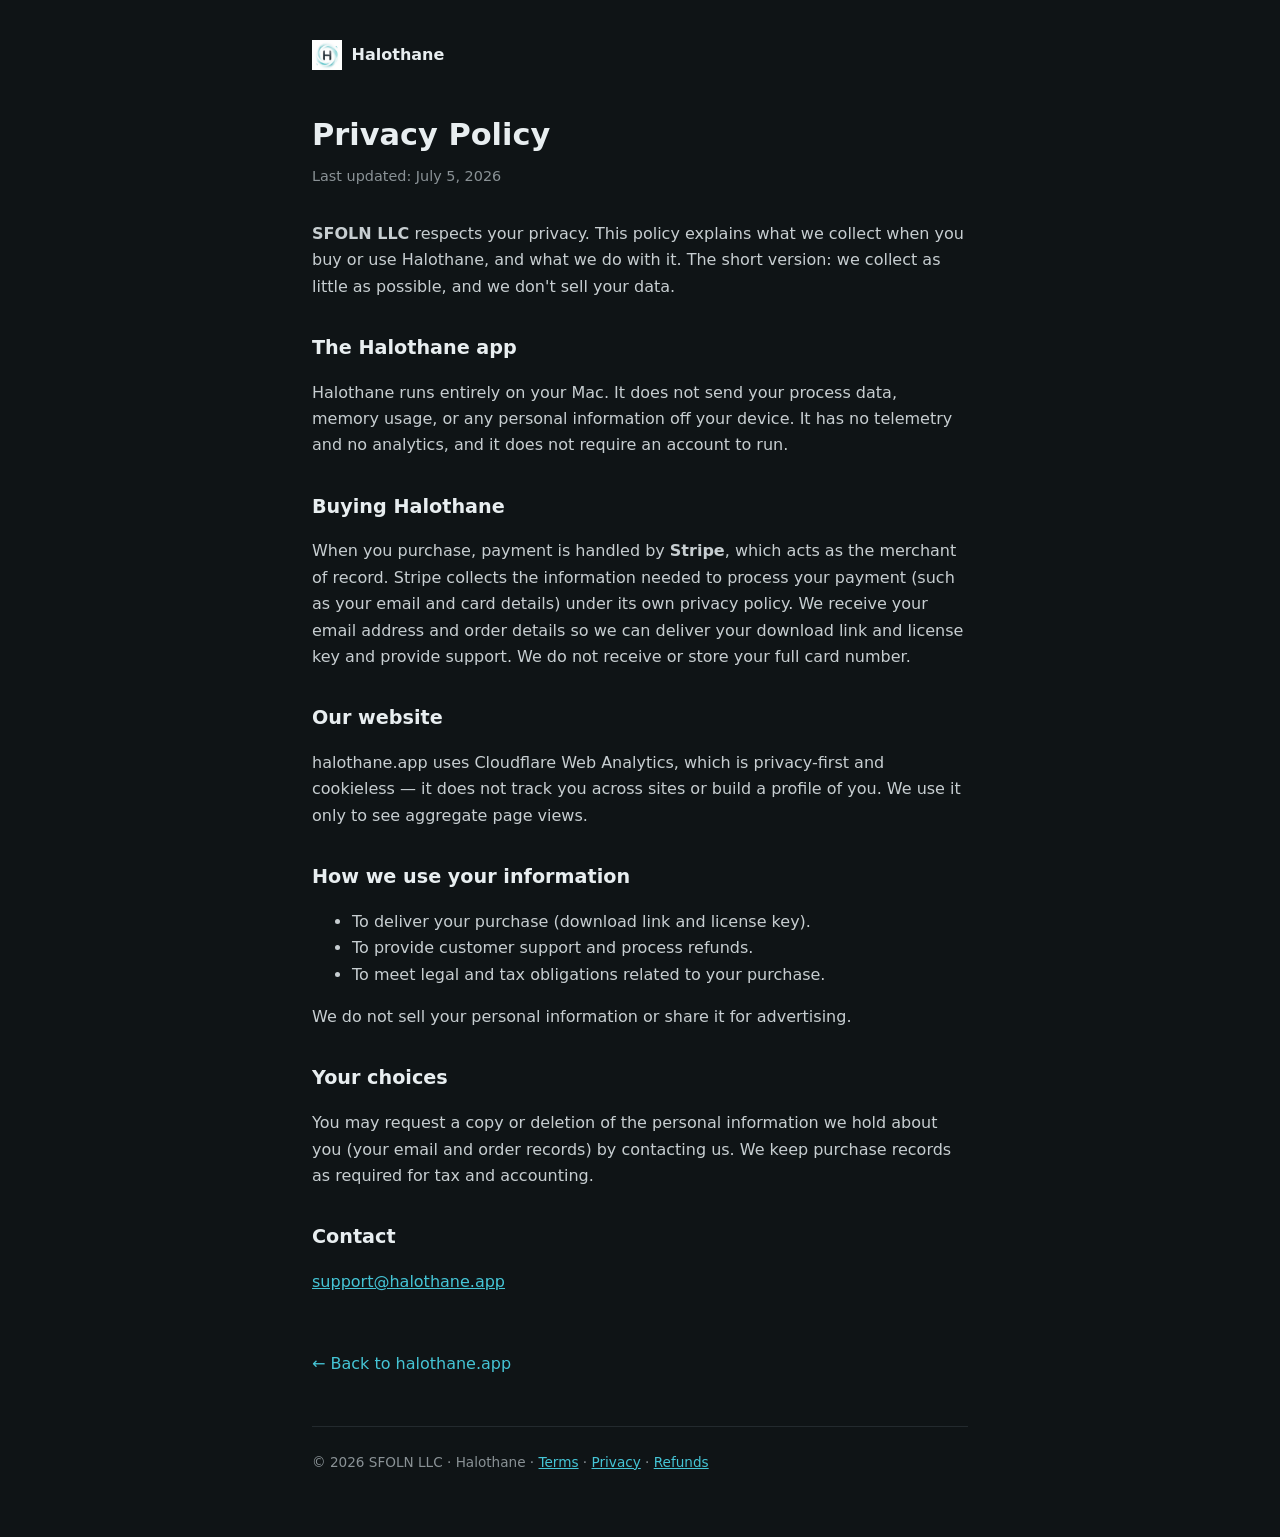
==== site/privacy.html @ a839e22a "Halothane 0.1 — initial public release Source-available under the PolyForm Noncommercial License 1.0" ====
<!doctype html>
<html lang="en">
<head>
  <meta charset="utf-8" />
  <meta name="viewport" content="width=device-width, initial-scale=1" />
  <title>Privacy Policy — Halothane</title>
  <meta name="robots" content="index,follow" />
  <link rel="icon" href="assets/favicon-32.png" />
  <style>
    :root { color-scheme: dark; }
    * { box-sizing: border-box; }
    body { margin: 0; font-family: -apple-system, Inter, system-ui, sans-serif;
           background: #0f1416; color: #e8eef0; line-height: 1.65; }
    .wrap { max-width: 44rem; margin: 0 auto; padding: 2.5rem 1.5rem 4rem; }
    header { display: flex; align-items: center; gap: .6rem; margin-bottom: 2.5rem; }
    header img { width: 30px; height: 30px; }
    header a { color: #e8eef0; text-decoration: none; font-weight: 700; }
    h1 { font-size: 1.9rem; margin: 0 0 .3rem; }
    .updated { color: #8A9296; font-size: .9rem; margin: 0 0 2rem; }
    h2 { font-size: 1.2rem; margin: 2rem 0 .5rem; }
    p, li { color: #c7ced1; }
    a { color: #45C5D6; }
    .back { display: inline-block; margin-top: 2.5rem; color: #45C5D6; text-decoration: none; }
    footer { margin-top: 3rem; padding-top: 1.5rem; border-top: 1px solid #232a2e;
             color: #8A9296; font-size: .85rem; }
  </style>
</head>
<body>
  <div class="wrap">
    <header>
      <img src="assets/mark.png" alt="" />
      <a href="/">Halothane</a>
    </header>

    <h1>Privacy Policy</h1>
    <p class="updated">Last updated: July 5, 2026</p>

    <p><strong>SFOLN LLC</strong> respects your privacy. This policy explains what we collect
       when you buy or use Halothane, and what we do with it. The short version: we collect as
       little as possible, and we don't sell your data.</p>

    <h2>The Halothane app</h2>
    <p>Halothane runs entirely on your Mac. It does not send your process data, memory usage,
       or any personal information off your device. It has no telemetry and no analytics, and
       it does not require an account to run.</p>

    <h2>Buying Halothane</h2>
    <p>When you purchase, payment is handled by <strong>Stripe</strong>, which acts as the
       merchant of record. Stripe collects the information needed to process your payment
       (such as your email and card details) under its own privacy policy. We receive your
       email address and order details so we can deliver your download link and license key
       and provide support. We do not receive or store your full card number.</p>

    <h2>Our website</h2>
    <p>halothane.app uses Cloudflare Web Analytics, which is privacy-first and cookieless — it
       does not track you across sites or build a profile of you. We use it only to see
       aggregate page views.</p>

    <h2>How we use your information</h2>
    <ul>
      <li>To deliver your purchase (download link and license key).</li>
      <li>To provide customer support and process refunds.</li>
      <li>To meet legal and tax obligations related to your purchase.</li>
    </ul>
    <p>We do not sell your personal information or share it for advertising.</p>

    <h2>Your choices</h2>
    <p>You may request a copy or deletion of the personal information we hold about you (your
       email and order records) by contacting us. We keep purchase records as required for
       tax and accounting.</p>

    <h2>Contact</h2>
    <p><a href="mailto:support@halothane.app">support@halothane.app</a></p>

    <a class="back" href="/">← Back to halothane.app</a>

    <footer>© 2026 SFOLN LLC · Halothane · <a href="/terms.html">Terms</a> ·
      <a href="/privacy.html">Privacy</a> · <a href="/refund.html">Refunds</a></footer>
  </div>
</body>
</html>
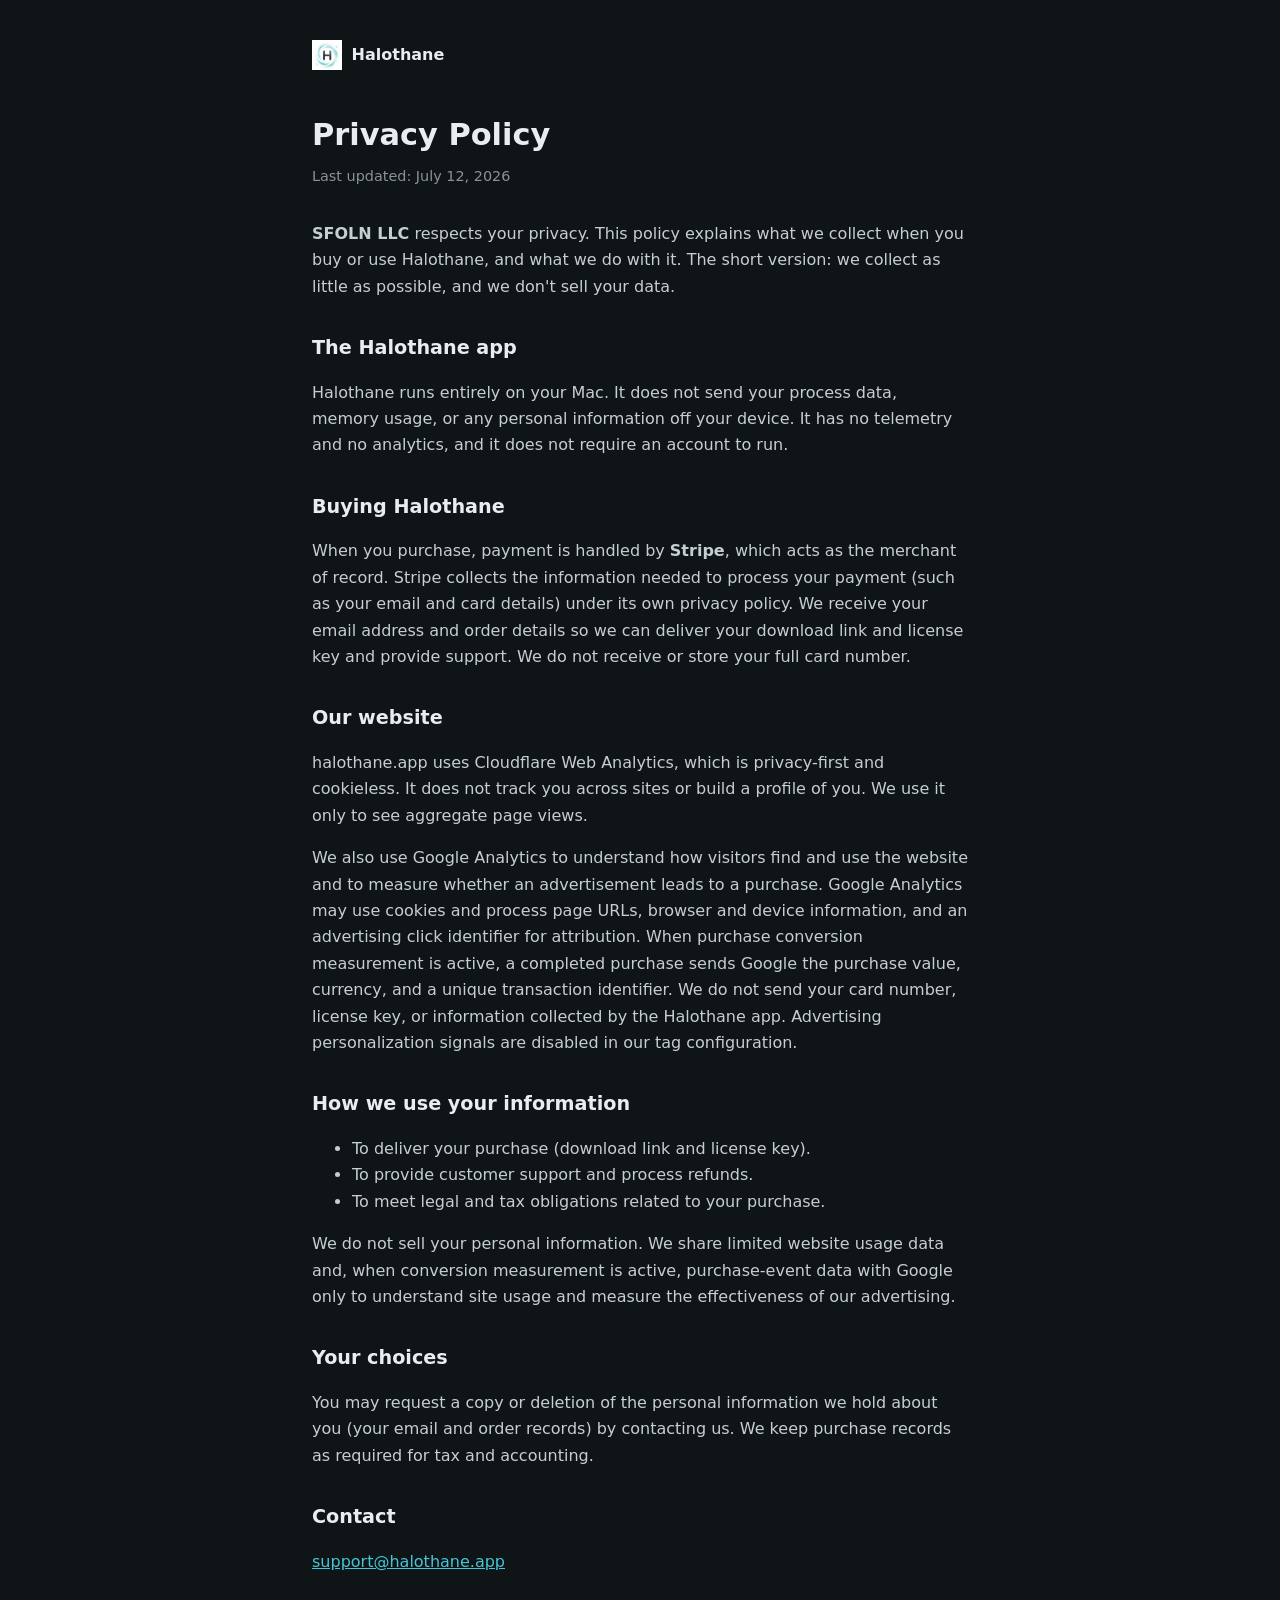
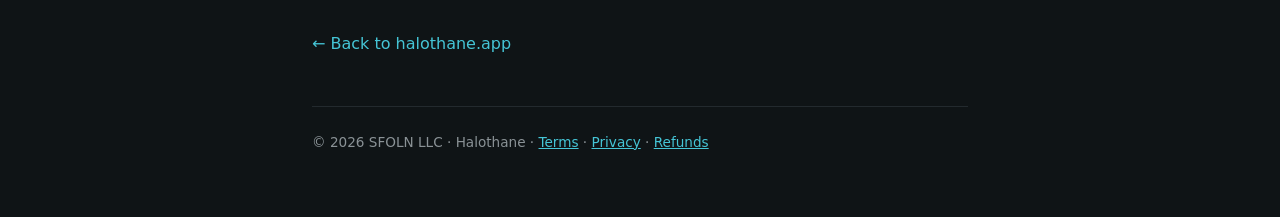
==== commit d8aaa66e: "Complete uninstaller and installation transparency - Full uninstall script covering the app, privile" ====
--- a/site/privacy.html
+++ b/site/privacy.html
@@ -1,10 +1,20 @@
 <!doctype html>
 <html lang="en">
 <head>
+  <!-- Google Ads conversion measurement. Advertising personalization is disabled. -->
+  <script async src="https://www.googletagmanager.com/gtag/js?id=G-LHM84E3T1E"></script>
+  <script>
+    window.dataLayer = window.dataLayer || [];
+    function gtag(){dataLayer.push(arguments);}
+    gtag('js', new Date());
+    gtag('set', 'allow_ad_personalization_signals', false);
+    gtag('config', 'G-LHM84E3T1E');
+  </script>
   <meta charset="utf-8" />
   <meta name="viewport" content="width=device-width, initial-scale=1" />
-  <title>Privacy Policy — Halothane</title>
+  <title>Privacy Policy | Halothane</title>
   <meta name="robots" content="index,follow" />
+  <link rel="canonical" href="https://halothane.app/privacy.html" />
   <link rel="icon" href="assets/favicon-32.png" />
   <style>
     :root { color-scheme: dark; }
@@ -33,7 +43,7 @@
     </header>
 
     <h1>Privacy Policy</h1>
-    <p class="updated">Last updated: July 5, 2026</p>
+    <p class="updated">Last updated: July 12, 2026</p>
 
     <p><strong>SFOLN LLC</strong> respects your privacy. This policy explains what we collect
        when you buy or use Halothane, and what we do with it. The short version: we collect as
@@ -52,9 +62,16 @@
        and provide support. We do not receive or store your full card number.</p>
 
     <h2>Our website</h2>
-    <p>halothane.app uses Cloudflare Web Analytics, which is privacy-first and cookieless — it
+    <p>halothane.app uses Cloudflare Web Analytics, which is privacy-first and cookieless. It
        does not track you across sites or build a profile of you. We use it only to see
        aggregate page views.</p>
+    <p>We also use Google Analytics to understand how visitors find and use the website and to
+       measure whether an advertisement leads to a purchase. Google Analytics may use cookies
+       and process page URLs, browser and device information, and an advertising click identifier
+       for attribution. When purchase conversion measurement is active, a completed purchase
+       sends Google the purchase value, currency, and a unique transaction identifier. We do not
+       send your card number, license key, or information collected by the Halothane app.
+       Advertising personalization signals are disabled in our tag configuration.</p>
 
     <h2>How we use your information</h2>
     <ul>
@@ -62,7 +79,9 @@
       <li>To provide customer support and process refunds.</li>
       <li>To meet legal and tax obligations related to your purchase.</li>
     </ul>
-    <p>We do not sell your personal information or share it for advertising.</p>
+    <p>We do not sell your personal information. We share limited website usage data and, when
+       conversion measurement is active, purchase-event data with Google only to understand site
+       usage and measure the effectiveness of our advertising.</p>
 
     <h2>Your choices</h2>
     <p>You may request a copy or deletion of the personal information we hold about you (your
@@ -70,7 +89,7 @@
        tax and accounting.</p>
 
     <h2>Contact</h2>
-    <p><a href="mailto:support@halothane.app">support@halothane.app</a></p>
+    <p><!--email_off--><a href="mailto:support@halothane.app">support@halothane.app</a><!--/email_off--></p>
 
     <a class="back" href="/">← Back to halothane.app</a>
 
